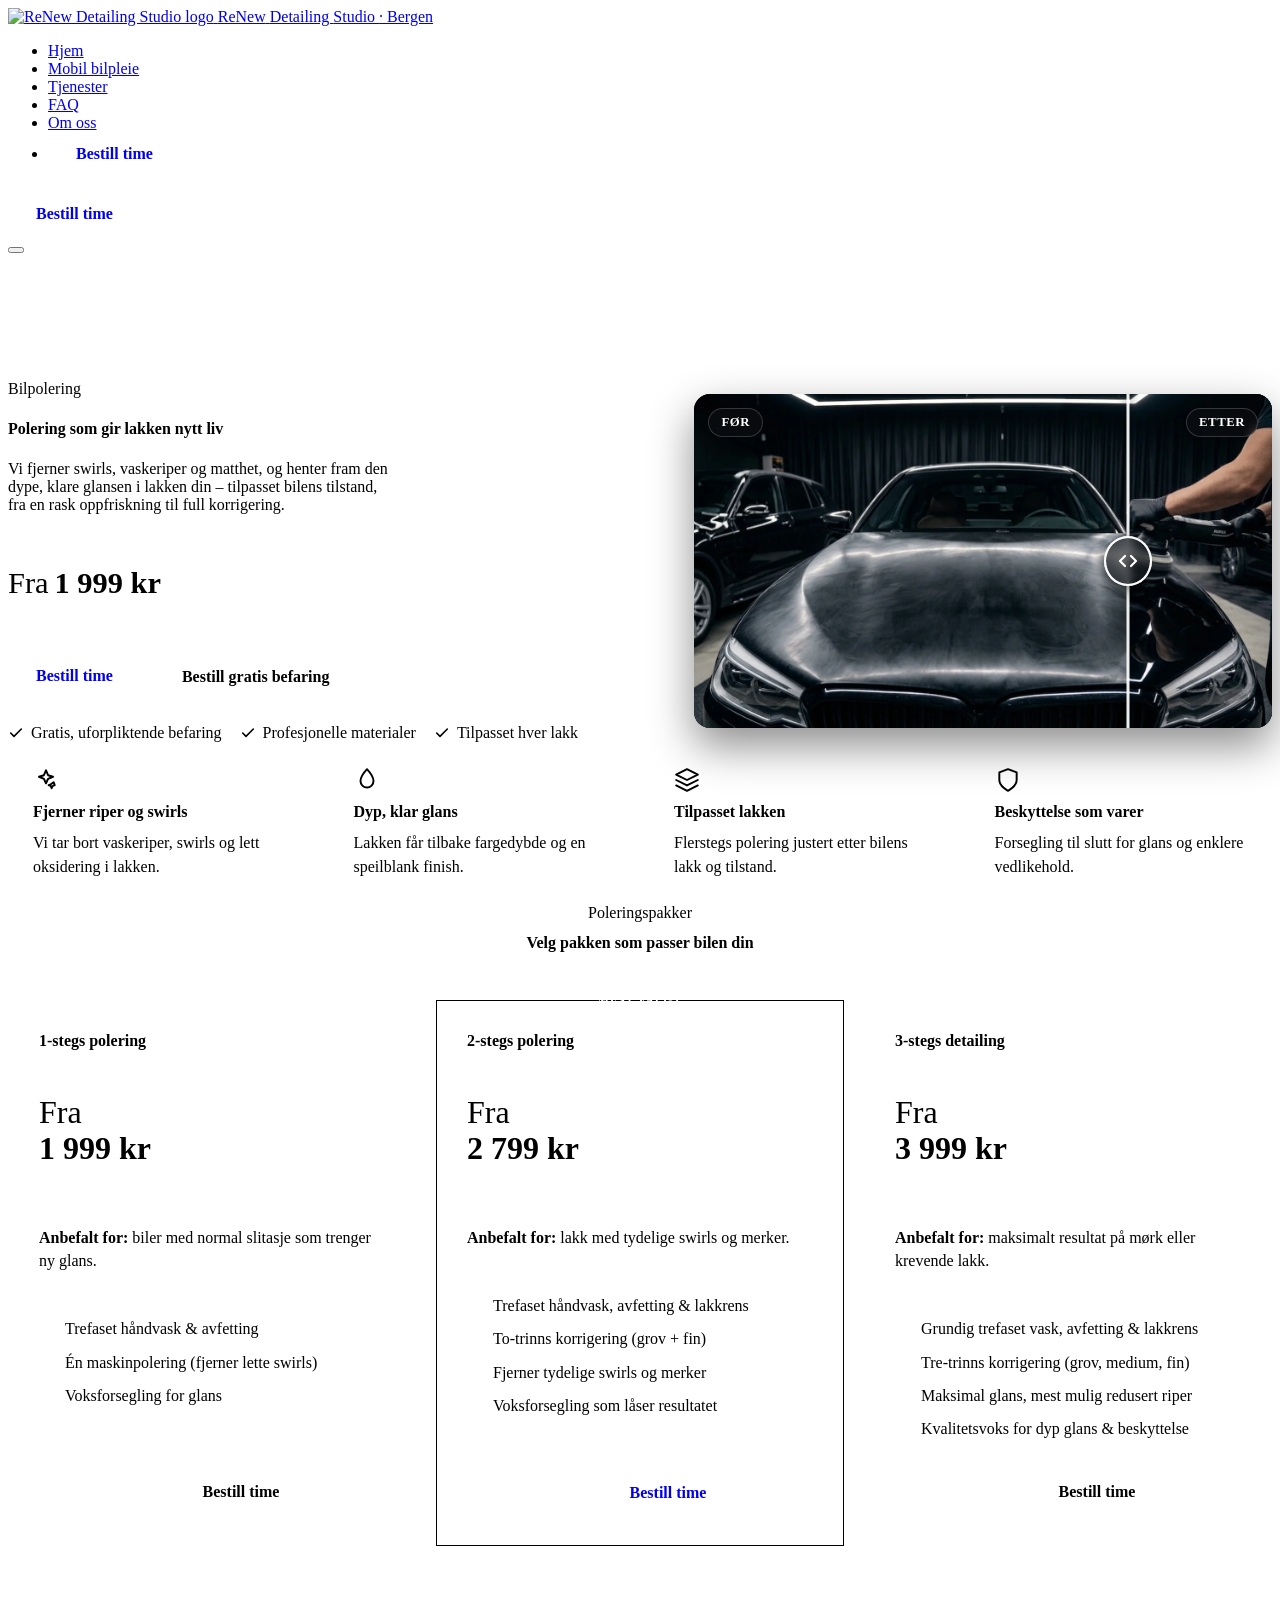
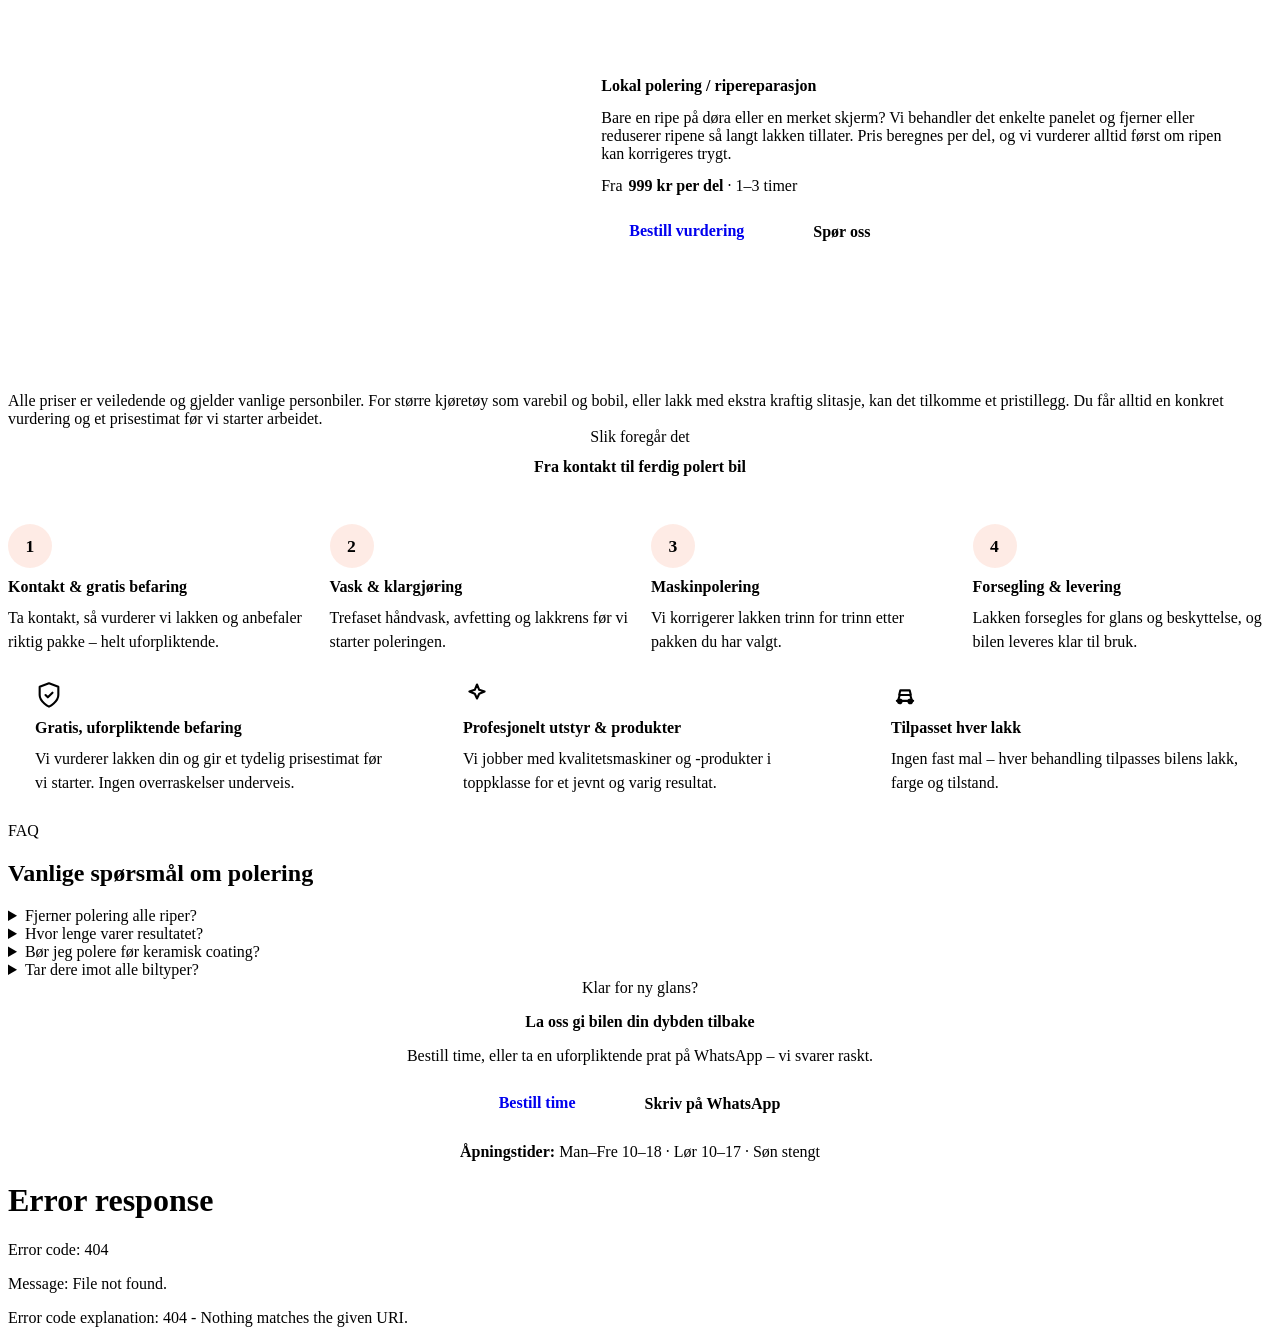
==== bilpolering-bergen/index.html @ e7722cf9 "Legg til før/etter-skyvebryter på poleringssiden" ====
<!DOCTYPE html>
<html lang="no">
<head>
  <meta charset="UTF-8">
  <meta name="viewport" content="width=device-width, initial-scale=1.0">

  <title>Bilpolering i Bergen – poleringspakker, priser og gratis befaring | ReNew Detailing Studio</title>
  <meta name="description" content="Profesjonell bilpolering i Bergen. 1-, 2- og 3-stegs polering og lokal ripereparasjon. Se hva som inngår, priser og tidsbruk. Bestill gratis, uforpliktende befaring.">

  <link rel="icon" href="/favicon.ico">
  <link rel="stylesheet" href="/assets/css/main.css">
</head>

<body>

  <div id="site-header"></div>

  <main>

    <!-- 1) HERO -->
    <section class="svc-hero">
      <div class="svc-hero-inner">
        <div class="svc-hero-content">
          <span class="section-tag">Bilpolering</span>
          <h1>Polering som gir lakken nytt liv</h1>
          <p class="svc-hero-lead">
            Vi fjerner swirls, vaskeriper og matthet, og henter fram den dype,
            klare glansen i lakken din – tilpasset bilens tilstand, fra en rask
            oppfriskning til full korrigering.
          </p>
          <p class="svc-price-from"><span>Fra</span>1 999 kr</p>
          <div class="svc-actions">
            <a class="btn-primary" href="/kontakt/">Bestill time</a>
            <a class="btn-ghost" href="https://wa.me/4796694681?text=Hei%21%20Jeg%20%C3%B8nsker%20en%20gratis%20befaring%20for%20polering." target="_blank" rel="noopener">Bestill gratis befaring</a>
          </div>
          <div class="svc-trust-inline">
            <span><svg viewBox="0 0 24 24" fill="none" stroke="currentColor" stroke-width="2.4" stroke-linecap="round" stroke-linejoin="round"><path d="M20 6 9 17l-5-5"/></svg> Gratis, uforpliktende befaring</span>
            <span><svg viewBox="0 0 24 24" fill="none" stroke="currentColor" stroke-width="2.4" stroke-linecap="round" stroke-linejoin="round"><path d="M20 6 9 17l-5-5"/></svg> Profesjonelle materialer</span>
            <span><svg viewBox="0 0 24 24" fill="none" stroke="currentColor" stroke-width="2.4" stroke-linecap="round" stroke-linejoin="round"><path d="M20 6 9 17l-5-5"/></svg> Tilpasset hver lakk</span>
          </div>
        </div>
        <div class="ba-slider" data-ba data-ba-start="75" style="--ba-w:1356; --ba-h:784;">
          <img class="ba-img ba-before" src="/assets/images/before-after/polering-for.webp"
               alt="Panseret på en mørk bil før polering – matt lakk med swirls og vaskeriper"
               loading="eager" decoding="async" draggable="false">
          <img class="ba-img ba-after" src="/assets/images/before-after/polering-etter.webp"
               alt="Samme panser etter polering – dyp, speilblank glans"
               loading="eager" decoding="async" draggable="false">
          <div class="ba-range" role="slider" tabindex="0"
               aria-label="Sammenlign lakken før og etter polering"
               aria-valuemin="0" aria-valuemax="100" aria-valuenow="75" aria-valuetext="25 % etter synlig">
            <span class="ba-line"></span>
            <span class="ba-grip" aria-hidden="true">
              <svg viewBox="0 0 24 24" fill="none" stroke="currentColor" stroke-width="2.2" stroke-linecap="round" stroke-linejoin="round"><path d="m9 7-5 5 5 5"/><path d="m15 7 5 5-5 5"/></svg>
            </span>
          </div>
          <span class="ba-label ba-label--before">Før</span>
          <span class="ba-label ba-label--after">Etter</span>
        </div>
      </div>
    </section>

    <!-- 2) BENEFITS -->
    <section class="svc-benefits">
      <div class="benefit-grid svc-section">
        <div class="benefit">
          <svg viewBox="0 0 24 24" fill="none" stroke="currentColor" stroke-width="1.8" stroke-linecap="round" stroke-linejoin="round"><path d="M12 3l1.9 4.6L18.5 9l-4.6 1.9L12 15l-1.9-4.1L5.5 9l4.6-1.4z"/><path d="M19 14l.8 2 .2.8-2 .8-.8 2-.8-2-2-.8 2-.8z"/></svg>
          <h3>Fjerner riper og swirls</h3>
          <p>Vi tar bort vaskeriper, swirls og lett oksidering i lakken.</p>
        </div>
        <div class="benefit">
          <svg viewBox="0 0 24 24" fill="none" stroke="currentColor" stroke-width="1.8" stroke-linecap="round" stroke-linejoin="round"><path d="M12 2s6 6.5 6 11a6 6 0 0 1-12 0c0-4.5 6-11 6-11z"/></svg>
          <h3>Dyp, klar glans</h3>
          <p>Lakken får tilbake fargedybde og en speilblank finish.</p>
        </div>
        <div class="benefit">
          <svg viewBox="0 0 24 24" fill="none" stroke="currentColor" stroke-width="1.8" stroke-linecap="round" stroke-linejoin="round"><path d="M12 2 2 7l10 5 10-5z"/><path d="M2 12l10 5 10-5"/><path d="M2 17l10 5 10-5"/></svg>
          <h3>Tilpasset lakken</h3>
          <p>Flerstegs polering justert etter bilens lakk og tilstand.</p>
        </div>
        <div class="benefit">
          <svg viewBox="0 0 24 24" fill="none" stroke="currentColor" stroke-width="1.8" stroke-linecap="round" stroke-linejoin="round"><path d="M12 22s8-4 8-10V5l-8-3-8 3v7c0 6 8 10 8 10z"/></svg>
          <h3>Beskyttelse som varer</h3>
          <p>Forsegling til slutt for glans og enklere vedlikehold.</p>
        </div>
      </div>
    </section>

    <!-- 3) PRICE TIERS -->
    <section class="tiers">
      <div class="svc-heading">
        <span class="section-tag">Poleringspakker</span>
        <h2>Velg pakken som passer bilen din</h2>
      </div>

      <div class="tier-grid svc-section">

        <!-- 1-stegs -->
        <article class="tier">
          <h3 class="tier-name">1-stegs polering</h3>
          <p class="tier-price"><small>Fra</small>1 999 kr</p>
          <p class="tier-for"><b>Anbefalt for:</b> biler med normal slitasje som trenger ny glans.</p>
          <ul class="tier-features">
            <li>Trefaset håndvask &amp; avfetting</li>
            <li>Én maskinpolering (fjerner lette swirls)</li>
            <li>Voksforsegling for glans</li>
          </ul>
          <a class="btn-ghost tier-cta" href="/kontakt/">Bestill time</a>
        </article>

        <!-- 2-stegs (popular) -->
        <article class="tier is-popular">
          <span class="tier-badge">Mest valgt</span>
          <h3 class="tier-name">2-stegs polering</h3>
          <p class="tier-price"><small>Fra</small>2 799 kr</p>
          <p class="tier-for"><b>Anbefalt for:</b> lakk med tydelige swirls og merker.</p>
          <ul class="tier-features">
            <li>Trefaset håndvask, avfetting &amp; lakkrens</li>
            <li>To-trinns korrigering (grov + fin)</li>
            <li>Fjerner tydelige swirls og merker</li>
            <li>Voksforsegling som låser resultatet</li>
          </ul>
          <a class="btn-primary tier-cta" href="/kontakt/">Bestill time</a>
        </article>

        <!-- 3-stegs -->
        <article class="tier">
          <h3 class="tier-name">3-stegs detailing</h3>
          <p class="tier-price"><small>Fra</small>3 999 kr</p>
          <p class="tier-for"><b>Anbefalt for:</b> maksimalt resultat på mørk eller krevende lakk.</p>
          <ul class="tier-features">
            <li>Grundig trefaset vask, avfetting &amp; lakkrens</li>
            <li>Tre-trinns korrigering (grov, medium, fin)</li>
            <li>Maksimal glans, mest mulig redusert riper</li>
            <li>Kvalitetsvoks for dyp glans &amp; beskyttelse</li>
          </ul>
          <a class="btn-ghost tier-cta" href="/kontakt/">Bestill time</a>
        </article>

      </div>

      <!-- Local fix (separate, priced per panel) -->
      <div class="local-fix">
        <div class="local-fix-media" style="--img: url('/assets/images/services/polering-lokal.webp')" role="img" aria-label="Lokal ripereparasjon"></div>
        <div class="local-fix-body">
          <h3>Lokal polering / ripereparasjon</h3>
          <p>
            Bare en ripe på døra eller en merket skjerm? Vi behandler det enkelte
            panelet og fjerner eller reduserer ripene så langt lakken tillater.
            Pris beregnes per del, og vi vurderer alltid først om ripen kan
            korrigeres trygt.
          </p>
          <p class="svc-price-from"><span>Fra</span>999 kr per del <small style="font-size:var(--fs-sm);font-weight:500;color:var(--text-muted);">· 1–3 timer</small></p>
          <div class="svc-actions">
            <a class="btn-primary" href="/kontakt/">Bestill vurdering</a>
            <a class="btn-ghost" href="https://wa.me/4796694681?text=Hei%21%20Jeg%20har%20et%20sp%C3%B8rsm%C3%A5l%20om%20ripereparasjon." target="_blank" rel="noopener">Spør oss</a>
          </div>
        </div>
      </div>

      <p class="tiers-note">
        Alle priser er veiledende og gjelder vanlige personbiler. For større
        kjøretøy som varebil og bobil, eller lakk med ekstra kraftig slitasje, kan
        det tilkomme et pristillegg. Du får alltid en konkret vurdering og et
        prisestimat før vi starter arbeidet.
      </p>
    </section>

    <!-- 4) PROCESS -->
    <section class="process">
      <div class="svc-heading">
        <span class="section-tag">Slik foregår det</span>
        <h2>Fra kontakt til ferdig polert bil</h2>
      </div>
      <div class="process-steps svc-section">
        <div class="step">
          <h3>Kontakt &amp; gratis befaring</h3>
          <p>Ta kontakt, så vurderer vi lakken og anbefaler riktig pakke – helt uforpliktende.</p>
        </div>
        <div class="step">
          <h3>Vask &amp; klargjøring</h3>
          <p>Trefaset håndvask, avfetting og lakkrens før vi starter poleringen.</p>
        </div>
        <div class="step">
          <h3>Maskinpolering</h3>
          <p>Vi korrigerer lakken trinn for trinn etter pakken du har valgt.</p>
        </div>
        <div class="step">
          <h3>Forsegling &amp; levering</h3>
          <p>Lakken forsegles for glans og beskyttelse, og bilen leveres klar til bruk.</p>
        </div>
      </div>
    </section>

    <!-- 5) TRUST -->
    <section class="trust">
      <div class="trust-grid svc-section">
        <div class="trust-item">
          <svg viewBox="0 0 24 24" fill="none" stroke="currentColor" stroke-width="1.8" stroke-linecap="round" stroke-linejoin="round"><path d="M12 22s8-4 8-10V5l-8-3-8 3v7c0 6 8 10 8 10z"/><path d="M9 12l2 2 4-4"/></svg>
          <h3>Gratis, uforpliktende befaring</h3>
          <p>Vi vurderer lakken din og gir et tydelig prisestimat før vi starter. Ingen overraskelser underveis.</p>
        </div>
        <div class="trust-item">
          <svg viewBox="0 0 24 24" fill="none" stroke="currentColor" stroke-width="1.8" stroke-linecap="round" stroke-linejoin="round"><path d="M12 3l1.9 4.6L18.5 9l-4.6 1.9L12 15l-1.9-4.1L5.5 9l4.6-1.4z"/></svg>
          <h3>Profesjonelt utstyr &amp; produkter</h3>
          <p>Vi jobber med kvalitetsmaskiner og -produkter i toppklasse for et jevnt og varig resultat.</p>
        </div>
        <div class="trust-item">
          <svg viewBox="0 0 24 24" fill="none" stroke="currentColor" stroke-width="1.8" stroke-linecap="round" stroke-linejoin="round"><path d="M5 17h14M6 17l1.5-5h9L18 17M7 12l1-4h8l1 4"/><circle cx="7.5" cy="17.5" r="1.5"/><circle cx="16.5" cy="17.5" r="1.5"/></svg>
          <h3>Tilpasset hver lakk</h3>
          <p>Ingen fast mal – hver behandling tilpasses bilens lakk, farge og tilstand.</p>
        </div>
      </div>
    </section>

    <!-- 6) FAQ -->
    <section class="faq">
      <div class="faq-head">
        <span class="section-tag">FAQ</span>
        <h2>Vanlige spørsmål om polering</h2>
      </div>
      <div class="faq-list">
        <details class="faq-item">
          <summary>Fjerner polering alle riper?</summary>
          <div class="faq-answer"><p>Polering fjerner swirls og lette til middels riper. Dype riper som har gått helt gjennom klarlakken kan reduseres, men ikke alltid fjernes fullstendig – dette vurderer vi ved befaring.</p></div>
        </details>
        <details class="faq-item">
          <summary>Hvor lenge varer resultatet?</summary>
          <div class="faq-answer"><p>Med riktig vedlikehold holder glansen seg lenge. Ønsker du å forlenge effekten, anbefaler vi keramisk coating som beskytter lakken i flere år.</p></div>
        </details>
        <details class="faq-item">
          <summary>Bør jeg polere før keramisk coating?</summary>
          <div class="faq-answer"><p>Ja. Polering gjør lakken jevn og fjerner defekter, slik at coatingen legger seg på en perfekt overflate – da varer beskyttelsen lenger og ser best ut.</p></div>
        </details>
        <details class="faq-item">
          <summary>Tar dere imot alle biltyper?</summary>
          <div class="faq-answer"><p>Ja, vi polerer alle personbiler. For varebil, bobil eller svært slitt lakk kan det tilkomme et tillegg – det avklarer vi alltid på forhånd.</p></div>
        </details>
      </div>
    </section>

    <!-- 7) FINAL CTA -->
    <section class="svc-cta">
      <div class="svc-cta-inner">
        <span class="section-tag">Klar for ny glans?</span>
        <h2>La oss gi bilen din dybden tilbake</h2>
        <p>Bestill time, eller ta en uforpliktende prat på WhatsApp – vi svarer raskt.</p>
        <div class="svc-actions">
          <a class="btn-primary" href="/kontakt/">Bestill time</a>
          <a class="btn-ghost" href="https://wa.me/4796694681?text=Hei%21%20Jeg%20har%20et%20sp%C3%B8rsm%C3%A5l%20om%20polering." target="_blank" rel="noopener">Skriv på WhatsApp</a>
        </div>
        <p class="svc-cta-hours"><b>Åpningstider:</b> Man–Fre 10–18 · Lør 10–17 · Søn stengt</p>
      </div>
    </section>

  </main>

  <div id="site-footer"></div>

  <script src="/assets/js/main.js" defer></script>
</body>
</html>
---- assets/css/main.css ----
/* =====================
   BASE
   ===================== */
@import url("./base/variables.css");
@import url("./base/reset.css");
@import url("./base/typography.css");

/* =====================
   LAYOUT
   ===================== */
@import url("./layout/layout.css");
@import url("./layout/header.css");
@import url("./layout/footer.css");

/* =====================
   SECTIONS
   ===================== */
@import url("./sections/hero.css");
@import url("./sections/feature-block.css");
@import url("./sections/services.css");
@import url("./sections/service-page.css");
@import url("./sections/service-packages.css");
@import url("./sections/faq.css");
@import url("./sections/visit.css");
@import url("./sections/why-us.css");
@import url("./sections/cta.css");

/* =====================
   COMPONENTS
   ===================== */
@import url("./components/before-after.css");
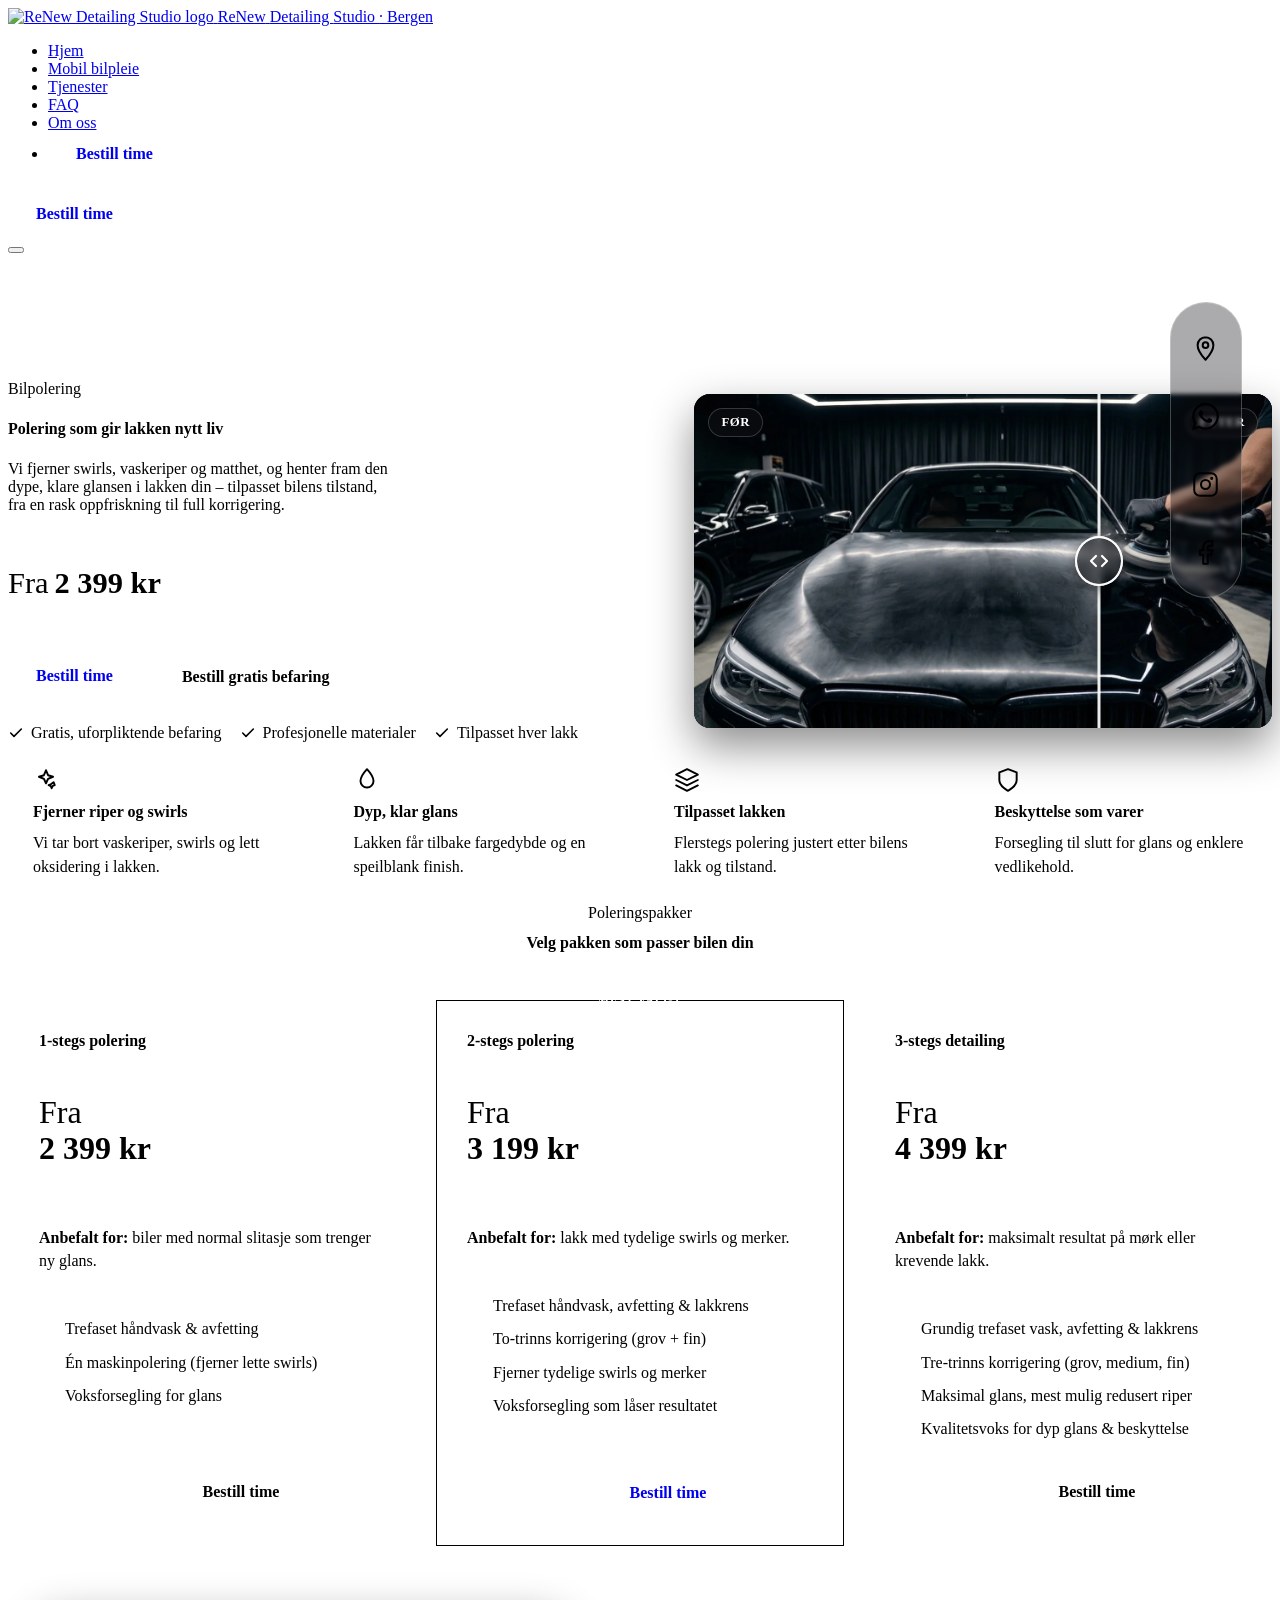
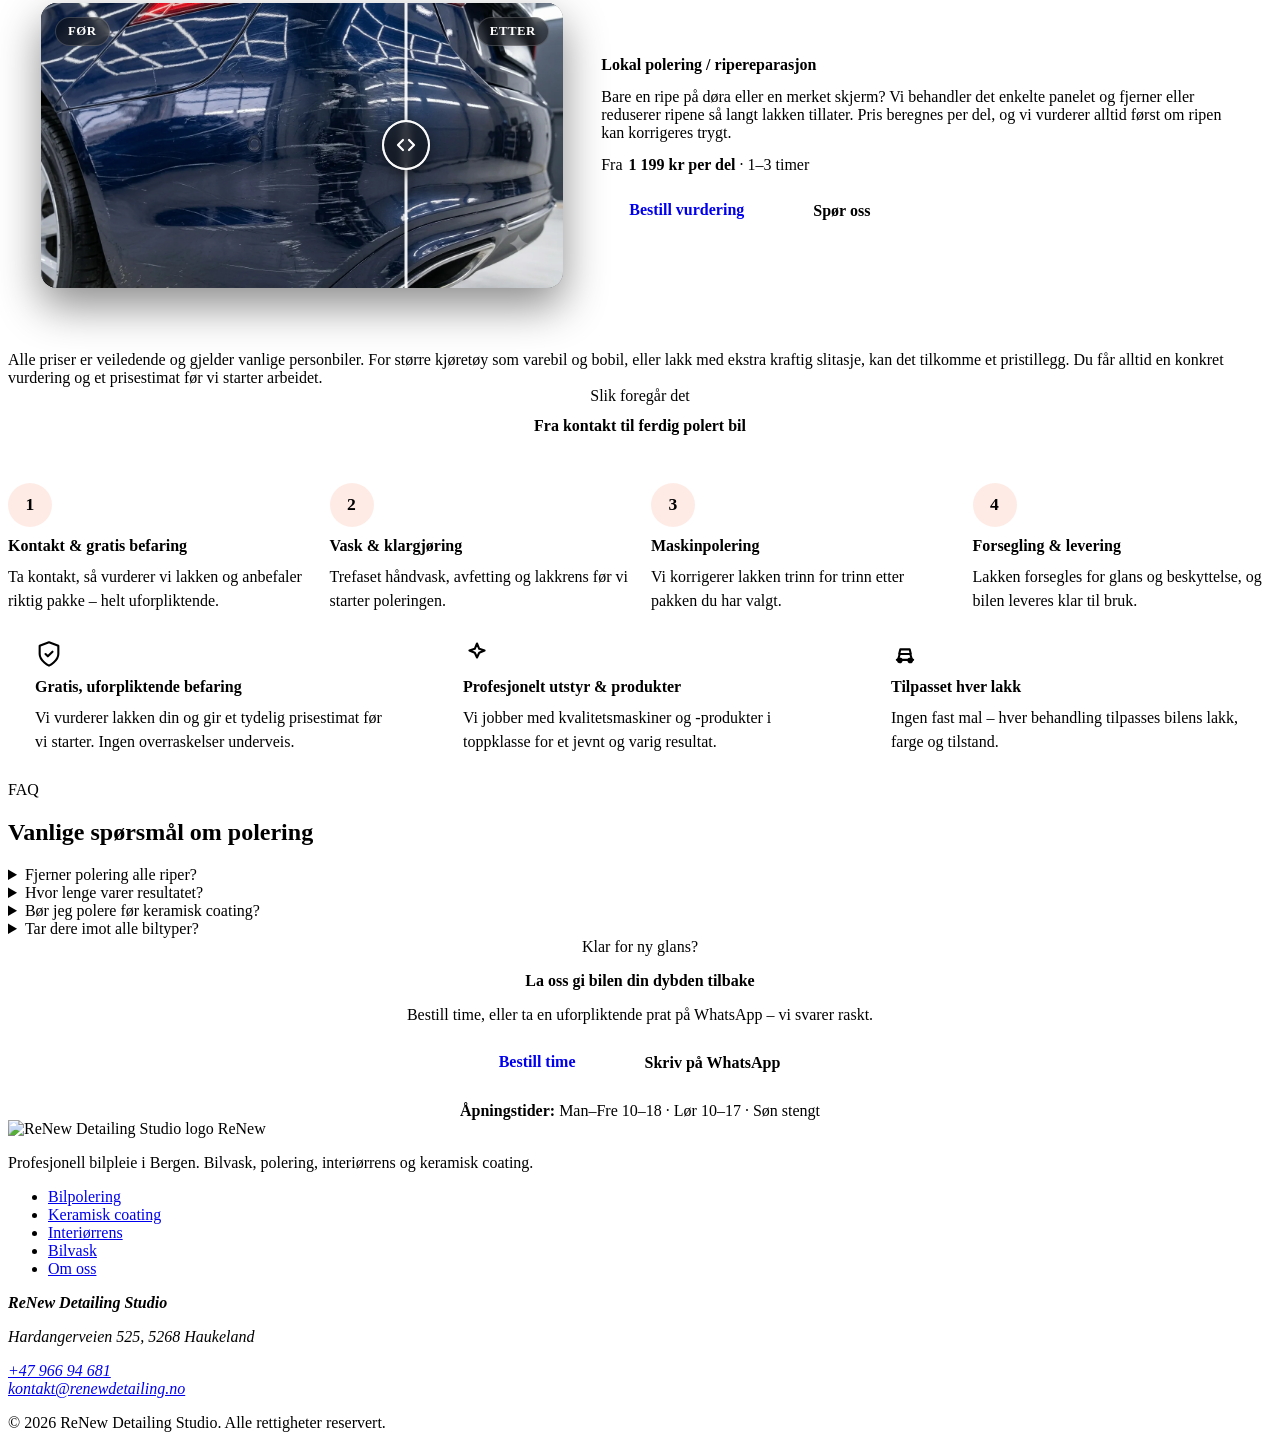
==== commit c1e936a0: "Виджет соц.сетей на всех страницах, модалка контакта, цена дешкшифта, синхронизация цен" ====
--- a/bilpolering-bergen/index.html
+++ b/bilpolering-bergen/index.html
@@ -28,7 +28,7 @@
             klare glansen i lakken din – tilpasset bilens tilstand, fra en rask
             oppfriskning til full korrigering.
           </p>
-          <p class="svc-price-from"><span>Fra</span>1 999 kr</p>
+          <p class="svc-price-from"><span>Fra</span>2 399 kr</p>
           <div class="svc-actions">
             <a class="btn-primary" href="/kontakt/">Bestill time</a>
             <a class="btn-ghost" href="https://wa.me/4796694681?text=Hei%21%20Jeg%20%C3%B8nsker%20en%20gratis%20befaring%20for%20polering." target="_blank" rel="noopener">Bestill gratis befaring</a>
@@ -39,7 +39,7 @@
             <span><svg viewBox="0 0 24 24" fill="none" stroke="currentColor" stroke-width="2.4" stroke-linecap="round" stroke-linejoin="round"><path d="M20 6 9 17l-5-5"/></svg> Tilpasset hver lakk</span>
           </div>
         </div>
-        <div class="ba-slider" data-ba data-ba-start="75" style="--ba-w:1356; --ba-h:784;">
+        <div class="ba-slider" data-ba style="--ba-w:1356; --ba-h:784;">
           <img class="ba-img ba-before" src="/assets/images/before-after/polering-for.webp"
                alt="Panseret på en mørk bil før polering – matt lakk med swirls og vaskeriper"
                loading="eager" decoding="async" draggable="false">
@@ -48,7 +48,7 @@
                loading="eager" decoding="async" draggable="false">
           <div class="ba-range" role="slider" tabindex="0"
                aria-label="Sammenlign lakken før og etter polering"
-               aria-valuemin="0" aria-valuemax="100" aria-valuenow="75" aria-valuetext="25 % etter synlig">
+               aria-valuemin="0" aria-valuemax="100" aria-valuenow="70" aria-valuetext="30 % etter synlig">
             <span class="ba-line"></span>
             <span class="ba-grip" aria-hidden="true">
               <svg viewBox="0 0 24 24" fill="none" stroke="currentColor" stroke-width="2.2" stroke-linecap="round" stroke-linejoin="round"><path d="m9 7-5 5 5 5"/><path d="m15 7 5 5-5 5"/></svg>
@@ -98,7 +98,7 @@
         <!-- 1-stegs -->
         <article class="tier">
           <h3 class="tier-name">1-stegs polering</h3>
-          <p class="tier-price"><small>Fra</small>1 999 kr</p>
+          <p class="tier-price"><small>Fra</small>2 399 kr</p>
           <p class="tier-for"><b>Anbefalt for:</b> biler med normal slitasje som trenger ny glans.</p>
           <ul class="tier-features">
             <li>Trefaset håndvask &amp; avfetting</li>
@@ -112,7 +112,7 @@
         <article class="tier is-popular">
           <span class="tier-badge">Mest valgt</span>
           <h3 class="tier-name">2-stegs polering</h3>
-          <p class="tier-price"><small>Fra</small>2 799 kr</p>
+          <p class="tier-price"><small>Fra</small>3 199 kr</p>
           <p class="tier-for"><b>Anbefalt for:</b> lakk med tydelige swirls og merker.</p>
           <ul class="tier-features">
             <li>Trefaset håndvask, avfetting &amp; lakkrens</li>
@@ -126,7 +126,7 @@
         <!-- 3-stegs -->
         <article class="tier">
           <h3 class="tier-name">3-stegs detailing</h3>
-          <p class="tier-price"><small>Fra</small>3 999 kr</p>
+          <p class="tier-price"><small>Fra</small>4 399 kr</p>
           <p class="tier-for"><b>Anbefalt for:</b> maksimalt resultat på mørk eller krevende lakk.</p>
           <ul class="tier-features">
             <li>Grundig trefaset vask, avfetting &amp; lakkrens</li>
@@ -141,7 +141,24 @@
 
       <!-- Local fix (separate, priced per panel) -->
       <div class="local-fix">
-        <div class="local-fix-media" style="--img: url('/assets/images/services/polering-lokal.webp')" role="img" aria-label="Lokal ripereparasjon"></div>
+        <div class="ba-slider local-fix-media" data-ba style="--ba-w:1408; --ba-h:768;">
+          <img class="ba-img ba-before" src="/assets/images/before-after/lokal-polering-for.webp"
+               alt="Panel med ripe før lokal polering"
+               loading="lazy" decoding="async" draggable="false">
+          <img class="ba-img ba-after" src="/assets/images/before-after/lokal-polering-etter.webp"
+               alt="Samme panel etter lokal polering – ripen er fjernet"
+               loading="lazy" decoding="async" draggable="false">
+          <div class="ba-range" role="slider" tabindex="0"
+               aria-label="Sammenlign panelet før og etter lokal polering"
+               aria-valuemin="0" aria-valuemax="100" aria-valuenow="70" aria-valuetext="30 % etter synlig">
+            <span class="ba-line"></span>
+            <span class="ba-grip" aria-hidden="true">
+              <svg viewBox="0 0 24 24" fill="none" stroke="currentColor" stroke-width="2.2" stroke-linecap="round" stroke-linejoin="round"><path d="m9 7-5 5 5 5"/><path d="m15 7 5 5-5 5"/></svg>
+            </span>
+          </div>
+          <span class="ba-label ba-label--before">Før</span>
+          <span class="ba-label ba-label--after">Etter</span>
+        </div>
         <div class="local-fix-body">
           <h3>Lokal polering / ripereparasjon</h3>
           <p>
@@ -150,7 +167,7 @@
             Pris beregnes per del, og vi vurderer alltid først om ripen kan
             korrigeres trygt.
           </p>
-          <p class="svc-price-from"><span>Fra</span>999 kr per del <small style="font-size:var(--fs-sm);font-weight:500;color:var(--text-muted);">· 1–3 timer</small></p>
+          <p class="svc-price-from"><span>Fra</span>1 199 kr per del <small style="font-size:var(--fs-sm);font-weight:500;color:var(--text-muted);">· 1–3 timer</small></p>
           <div class="svc-actions">
             <a class="btn-primary" href="/kontakt/">Bestill vurdering</a>
             <a class="btn-ghost" href="https://wa.me/4796694681?text=Hei%21%20Jeg%20har%20et%20sp%C3%B8rsm%C3%A5l%20om%20ripereparasjon." target="_blank" rel="noopener">Spør oss</a>
--- a/assets/css/main.css
+++ b/assets/css/main.css
@@ -29,3 +29,4 @@
    COMPONENTS
    ===================== */
 @import url("./components/before-after.css");
+@import url("./components/contact-modal.css");
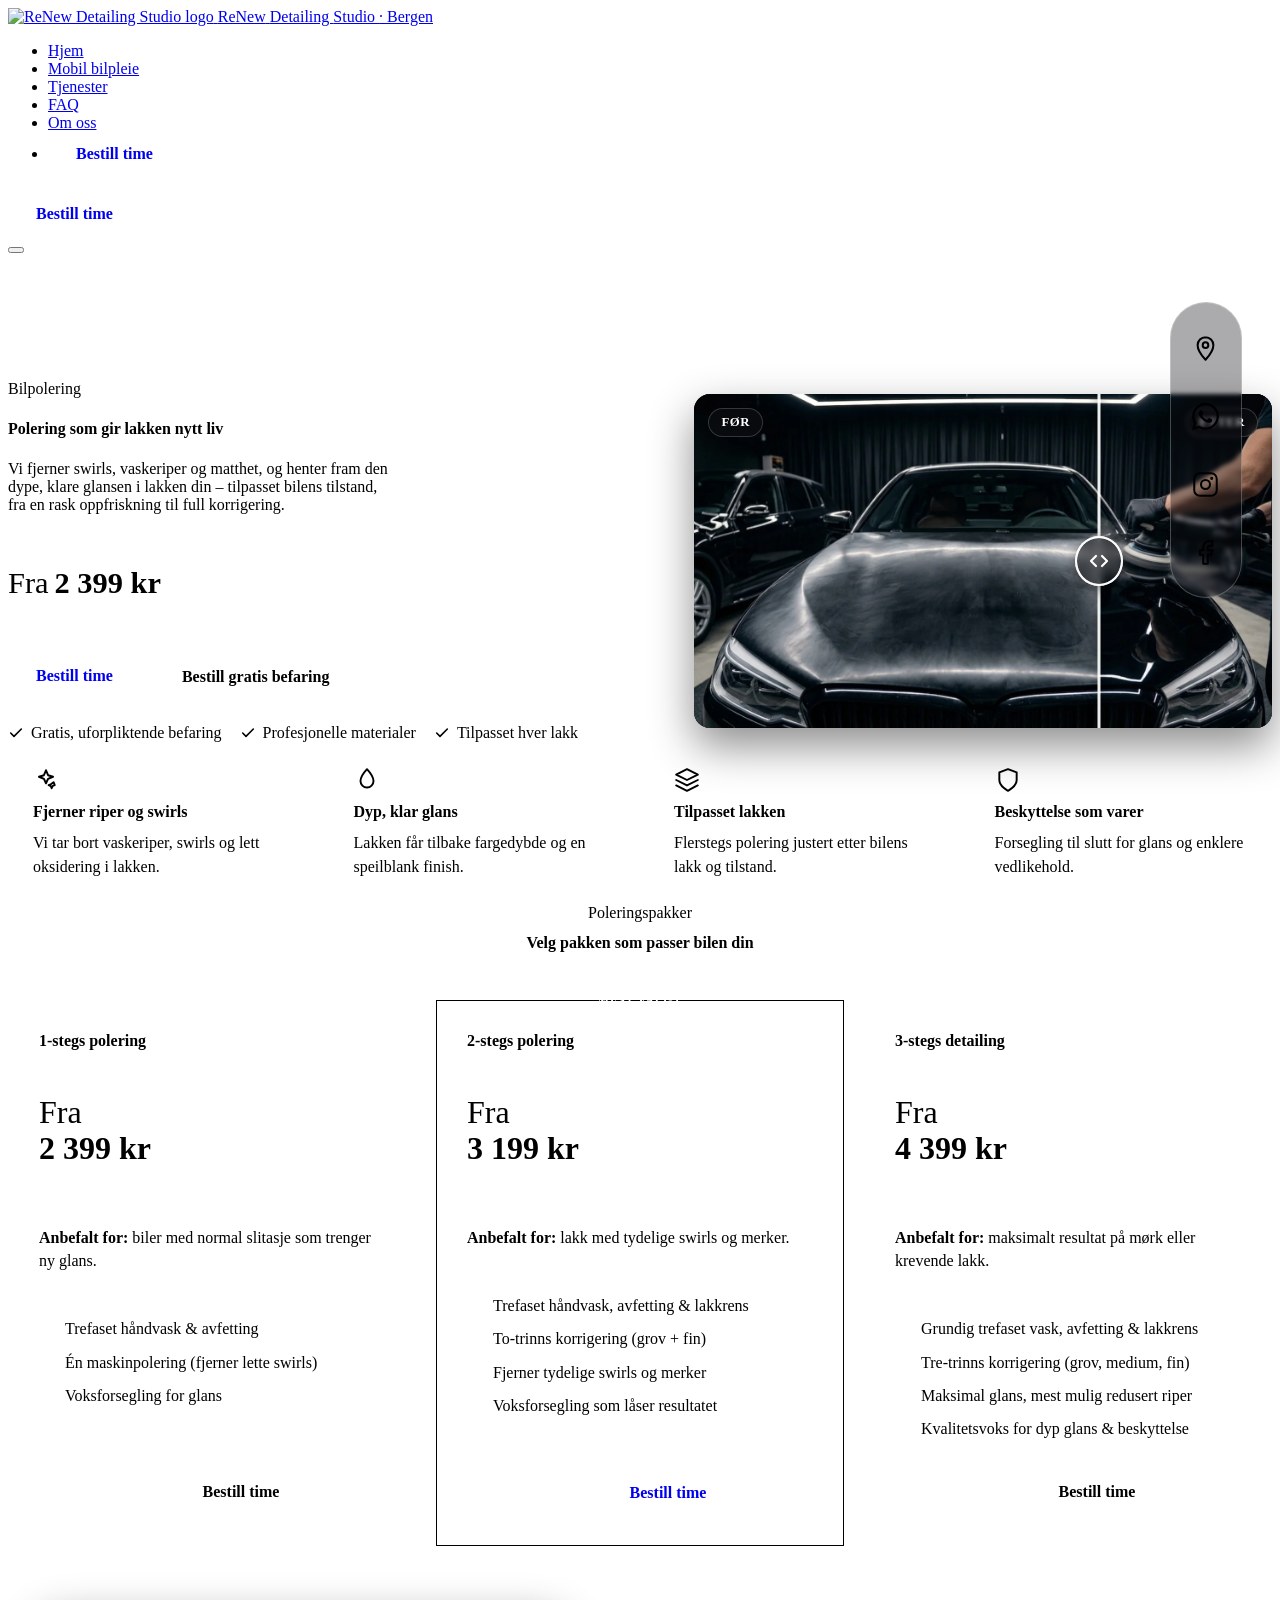
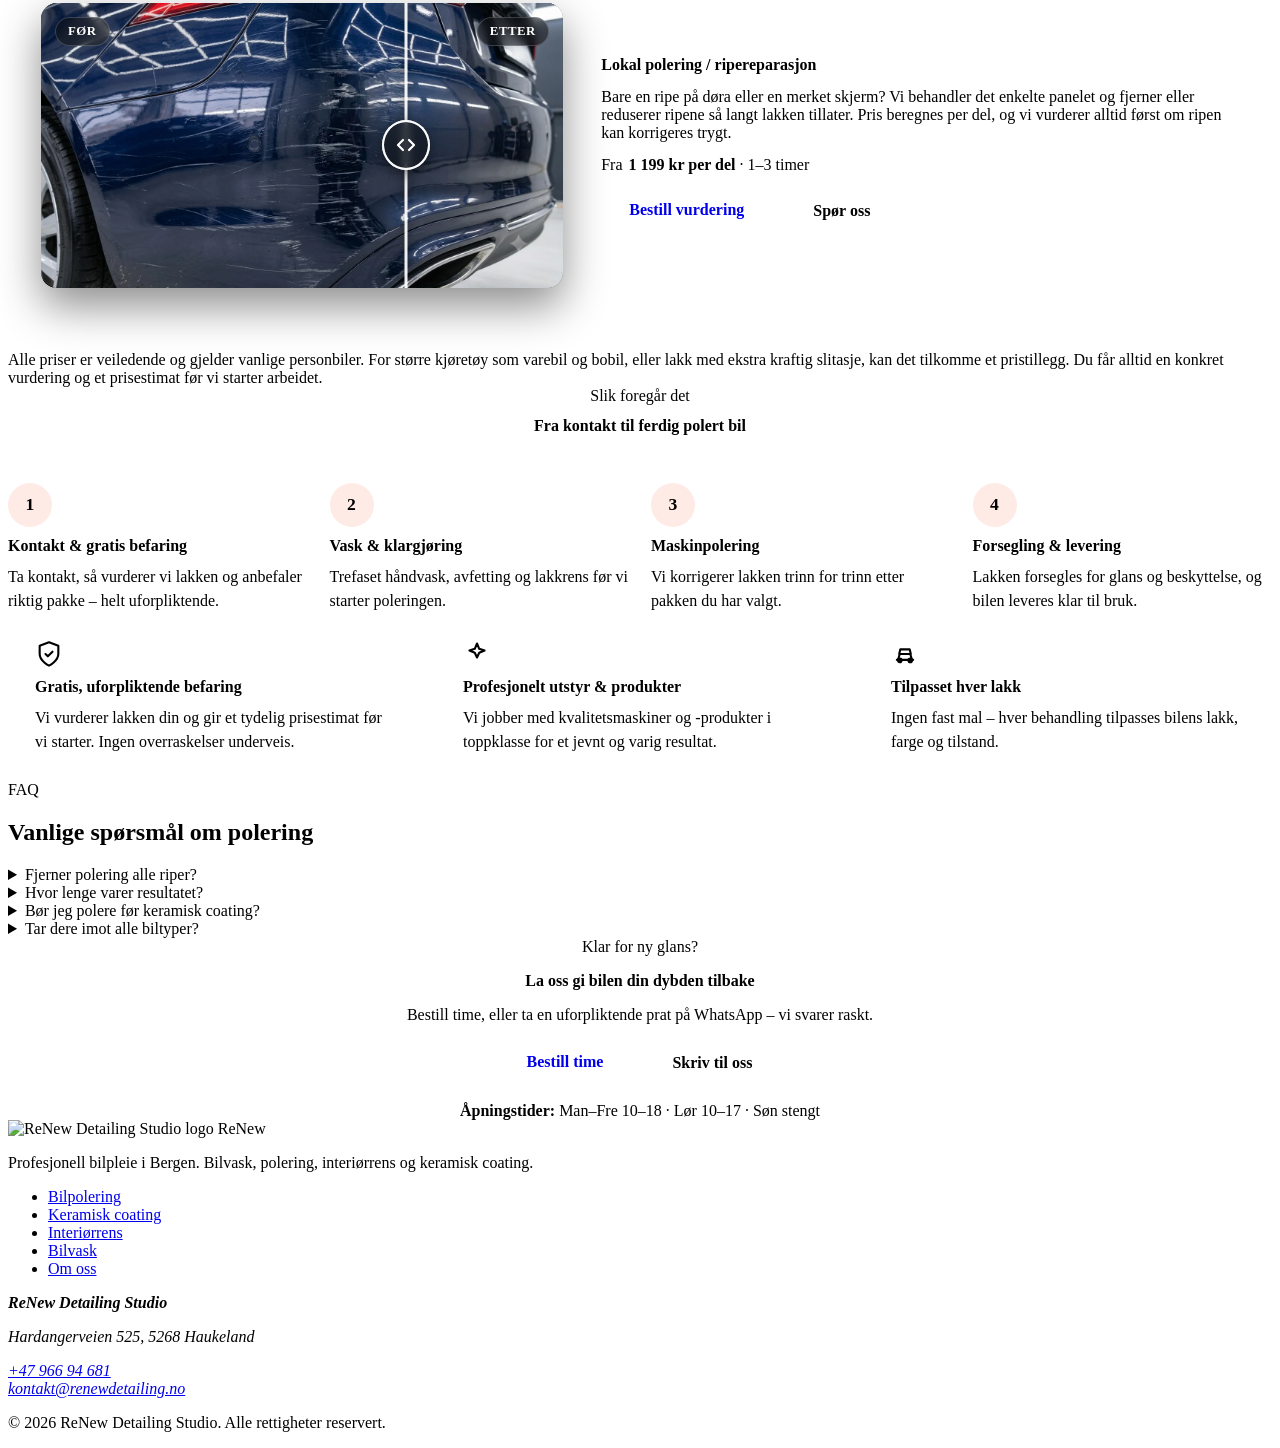
==== commit 29aedf2d: "Smart forhåndsutfylte kontaktmeldinger per knapp (data-cta-*), IDer på alle knapper, Spør/Skriv via " ====
--- a/bilpolering-bergen/index.html
+++ b/bilpolering-bergen/index.html
@@ -30,8 +30,8 @@
           </p>
           <p class="svc-price-from"><span>Fra</span>2 399 kr</p>
           <div class="svc-actions">
-            <a class="btn-primary" href="/kontakt/">Bestill time</a>
-            <a class="btn-ghost" href="https://wa.me/4796694681?text=Hei%21%20Jeg%20%C3%B8nsker%20en%20gratis%20befaring%20for%20polering." target="_blank" rel="noopener">Bestill gratis befaring</a>
+            <a id="cta-polering-hero-order" class="btn-primary" href="/kontakt/" data-cta-intent="order" data-cta-service="polering">Bestill time</a>
+            <a id="cta-polering-hero-befaring" class="btn-ghost" href="/kontakt/" data-cta-intent="befaring" data-cta-service="polering">Bestill gratis befaring</a>
           </div>
           <div class="svc-trust-inline">
             <span><svg viewBox="0 0 24 24" fill="none" stroke="currentColor" stroke-width="2.4" stroke-linecap="round" stroke-linejoin="round"><path d="M20 6 9 17l-5-5"/></svg> Gratis, uforpliktende befaring</span>
@@ -105,7 +105,7 @@
             <li>Én maskinpolering (fjerner lette swirls)</li>
             <li>Voksforsegling for glans</li>
           </ul>
-          <a class="btn-ghost tier-cta" href="/kontakt/">Bestill time</a>
+          <a id="cta-polering-tier-1stegs" class="btn-ghost tier-cta" href="/kontakt/" data-cta-intent="order" data-cta-service="1-stegs polering">Bestill time</a>
         </article>
 
         <!-- 2-stegs (popular) -->
@@ -120,7 +120,7 @@
             <li>Fjerner tydelige swirls og merker</li>
             <li>Voksforsegling som låser resultatet</li>
           </ul>
-          <a class="btn-primary tier-cta" href="/kontakt/">Bestill time</a>
+          <a id="cta-polering-tier-2stegs" class="btn-primary tier-cta" href="/kontakt/" data-cta-intent="order" data-cta-service="2-stegs polering">Bestill time</a>
         </article>
 
         <!-- 3-stegs -->
@@ -134,7 +134,7 @@
             <li>Maksimal glans, mest mulig redusert riper</li>
             <li>Kvalitetsvoks for dyp glans &amp; beskyttelse</li>
           </ul>
-          <a class="btn-ghost tier-cta" href="/kontakt/">Bestill time</a>
+          <a id="cta-polering-tier-3stegs" class="btn-ghost tier-cta" href="/kontakt/" data-cta-intent="order" data-cta-service="3-stegs detailing">Bestill time</a>
         </article>
 
       </div>
@@ -169,8 +169,8 @@
           </p>
           <p class="svc-price-from"><span>Fra</span>1 199 kr per del <small style="font-size:var(--fs-sm);font-weight:500;color:var(--text-muted);">· 1–3 timer</small></p>
           <div class="svc-actions">
-            <a class="btn-primary" href="/kontakt/">Bestill vurdering</a>
-            <a class="btn-ghost" href="https://wa.me/4796694681?text=Hei%21%20Jeg%20har%20et%20sp%C3%B8rsm%C3%A5l%20om%20ripereparasjon." target="_blank" rel="noopener">Spør oss</a>
+            <a id="cta-polering-lokal-order" class="btn-primary" href="/kontakt/" data-cta-intent="order" data-cta-service="lokal polering / ripereparasjon">Bestill vurdering</a>
+            <a id="cta-polering-lokal-inquiry" class="btn-ghost" href="/kontakt/" data-cta-intent="inquiry" data-cta-service="lokal polering / ripereparasjon">Spør oss</a>
           </div>
         </div>
       </div>
@@ -263,8 +263,8 @@
         <h2>La oss gi bilen din dybden tilbake</h2>
         <p>Bestill time, eller ta en uforpliktende prat på WhatsApp – vi svarer raskt.</p>
         <div class="svc-actions">
-          <a class="btn-primary" href="/kontakt/">Bestill time</a>
-          <a class="btn-ghost" href="https://wa.me/4796694681?text=Hei%21%20Jeg%20har%20et%20sp%C3%B8rsm%C3%A5l%20om%20polering." target="_blank" rel="noopener">Skriv på WhatsApp</a>
+          <a id="cta-polering-final-order" class="btn-primary" href="/kontakt/" data-cta-intent="order" data-cta-service="polering">Bestill time</a>
+          <a id="cta-polering-final-inquiry" class="btn-ghost" href="/kontakt/" data-cta-intent="inquiry" data-cta-service="polering">Skriv til oss</a>
         </div>
         <p class="svc-cta-hours"><b>Åpningstider:</b> Man–Fre 10–18 · Lør 10–17 · Søn stengt</p>
       </div>
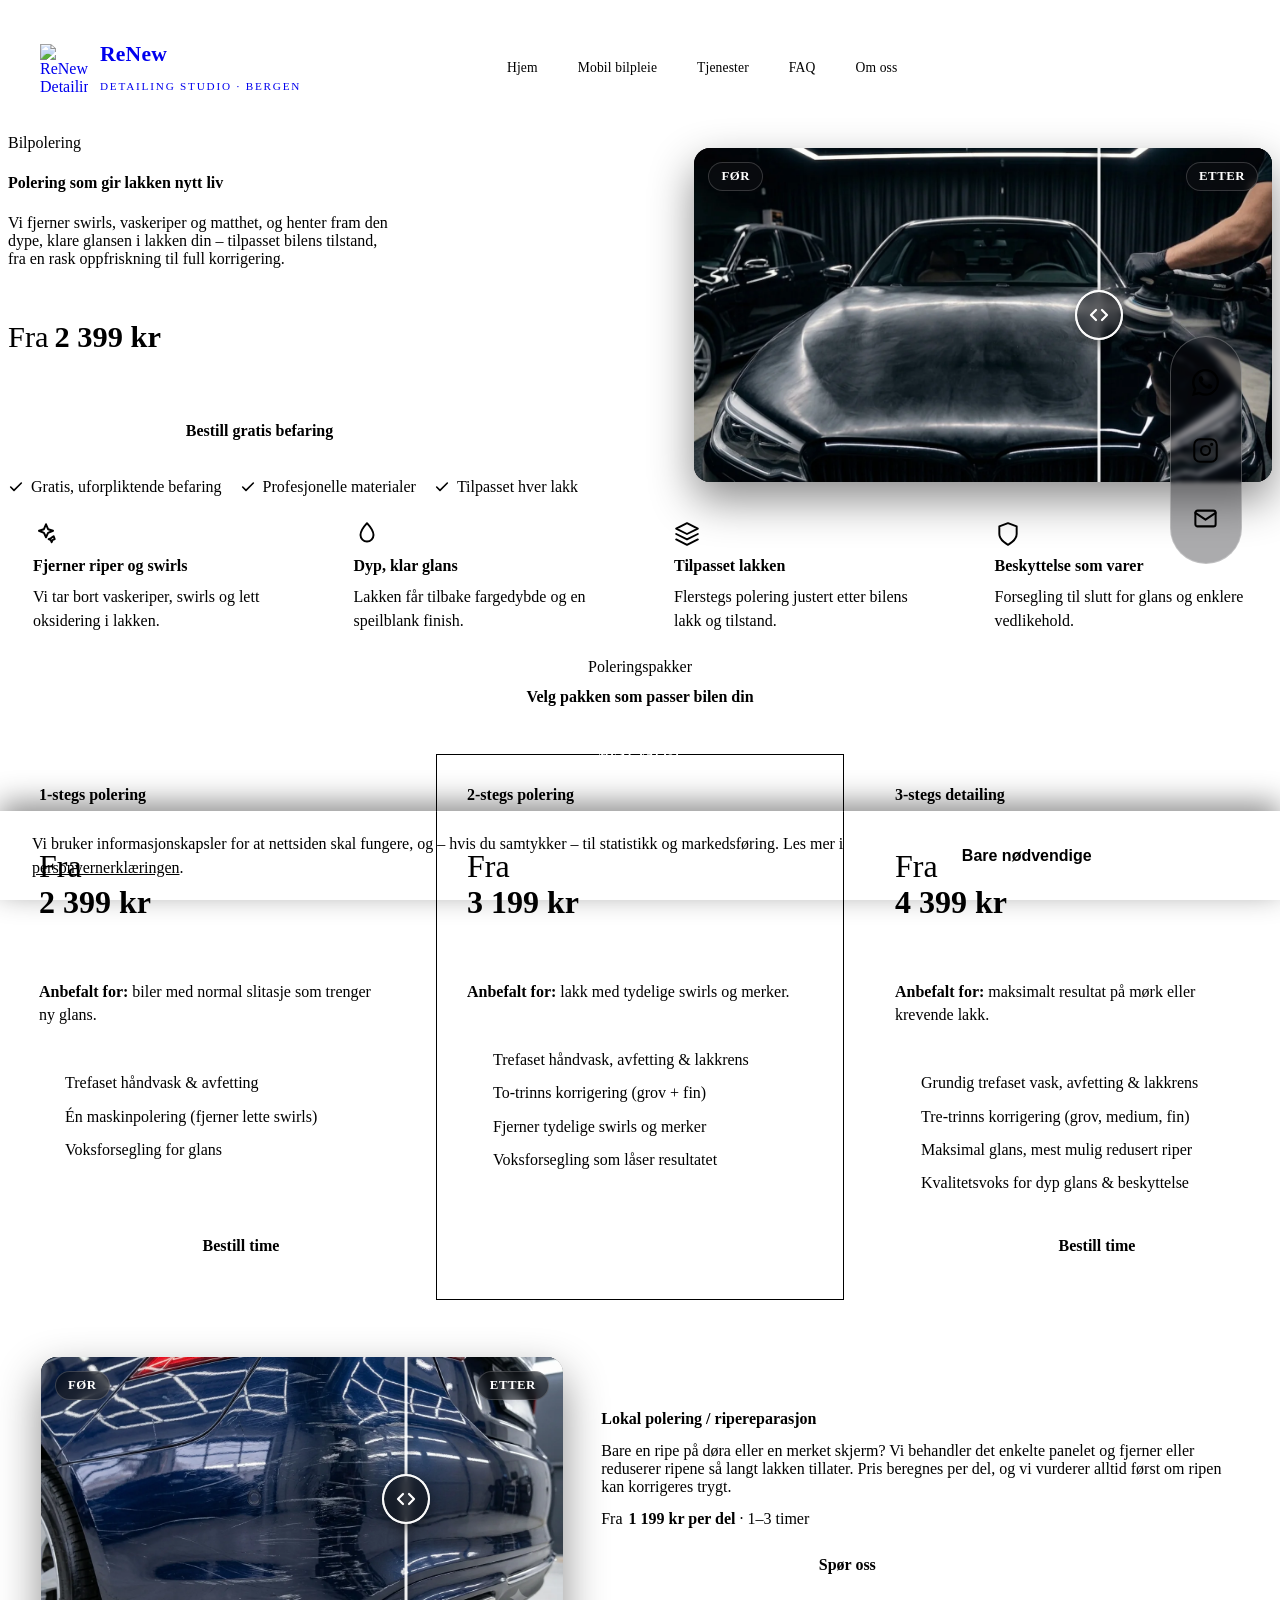
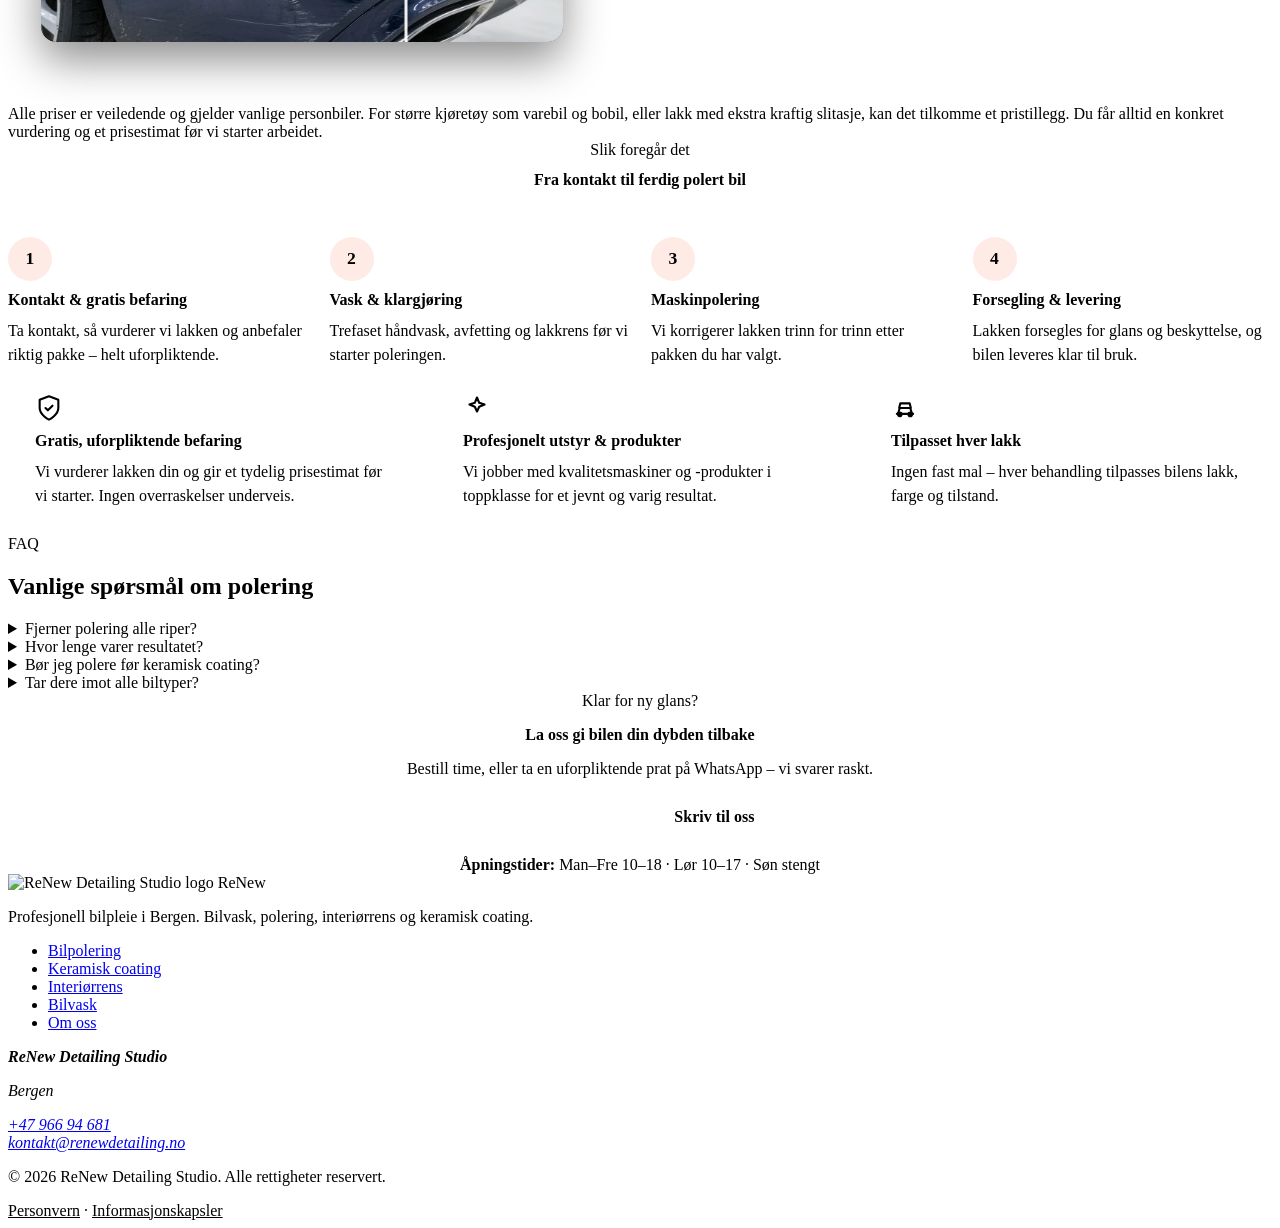
==== commit a3bb379e: "Соц-виджет: Facebook → E-post; убрал CLAUDE.md из репозитория" ====
--- a/bilpolering-bergen/index.html
+++ b/bilpolering-bergen/index.html
@@ -7,6 +7,12 @@
   <title>Bilpolering i Bergen – poleringspakker, priser og gratis befaring | ReNew Detailing Studio</title>
   <meta name="description" content="Profesjonell bilpolering i Bergen. 1-, 2- og 3-stegs polering og lokal ripereparasjon. Se hva som inngår, priser og tidsbruk. Bestill gratis, uforpliktende befaring.">
 
+  <!-- Samtykke (Google Consent Mode v2). Banner: assets/js/main.js. Legg Google/Meta-koder UNDER dette. -->
+  <script>
+    window.dataLayer=window.dataLayer||[];function gtag(){dataLayer.push(arguments);}
+    gtag('consent','default',{ad_storage:'denied',ad_user_data:'denied',ad_personalization:'denied',analytics_storage:'denied',wait_for_update:500});
+    try{if(localStorage.getItem('renew-cookie-consent')==='granted'){gtag('consent','update',{ad_storage:'granted',ad_user_data:'granted',ad_personalization:'granted',analytics_storage:'granted'});}}catch(e){}
+  </script>
   <link rel="icon" href="/favicon.ico">
   <link rel="stylesheet" href="/assets/css/main.css">
 </head>
--- a/assets/css/main.css
+++ b/assets/css/main.css
@@ -30,3 +30,4 @@
    ===================== */
 @import url("./components/before-after.css");
 @import url("./components/contact-modal.css");
+@import url("./components/cookie-consent.css");
